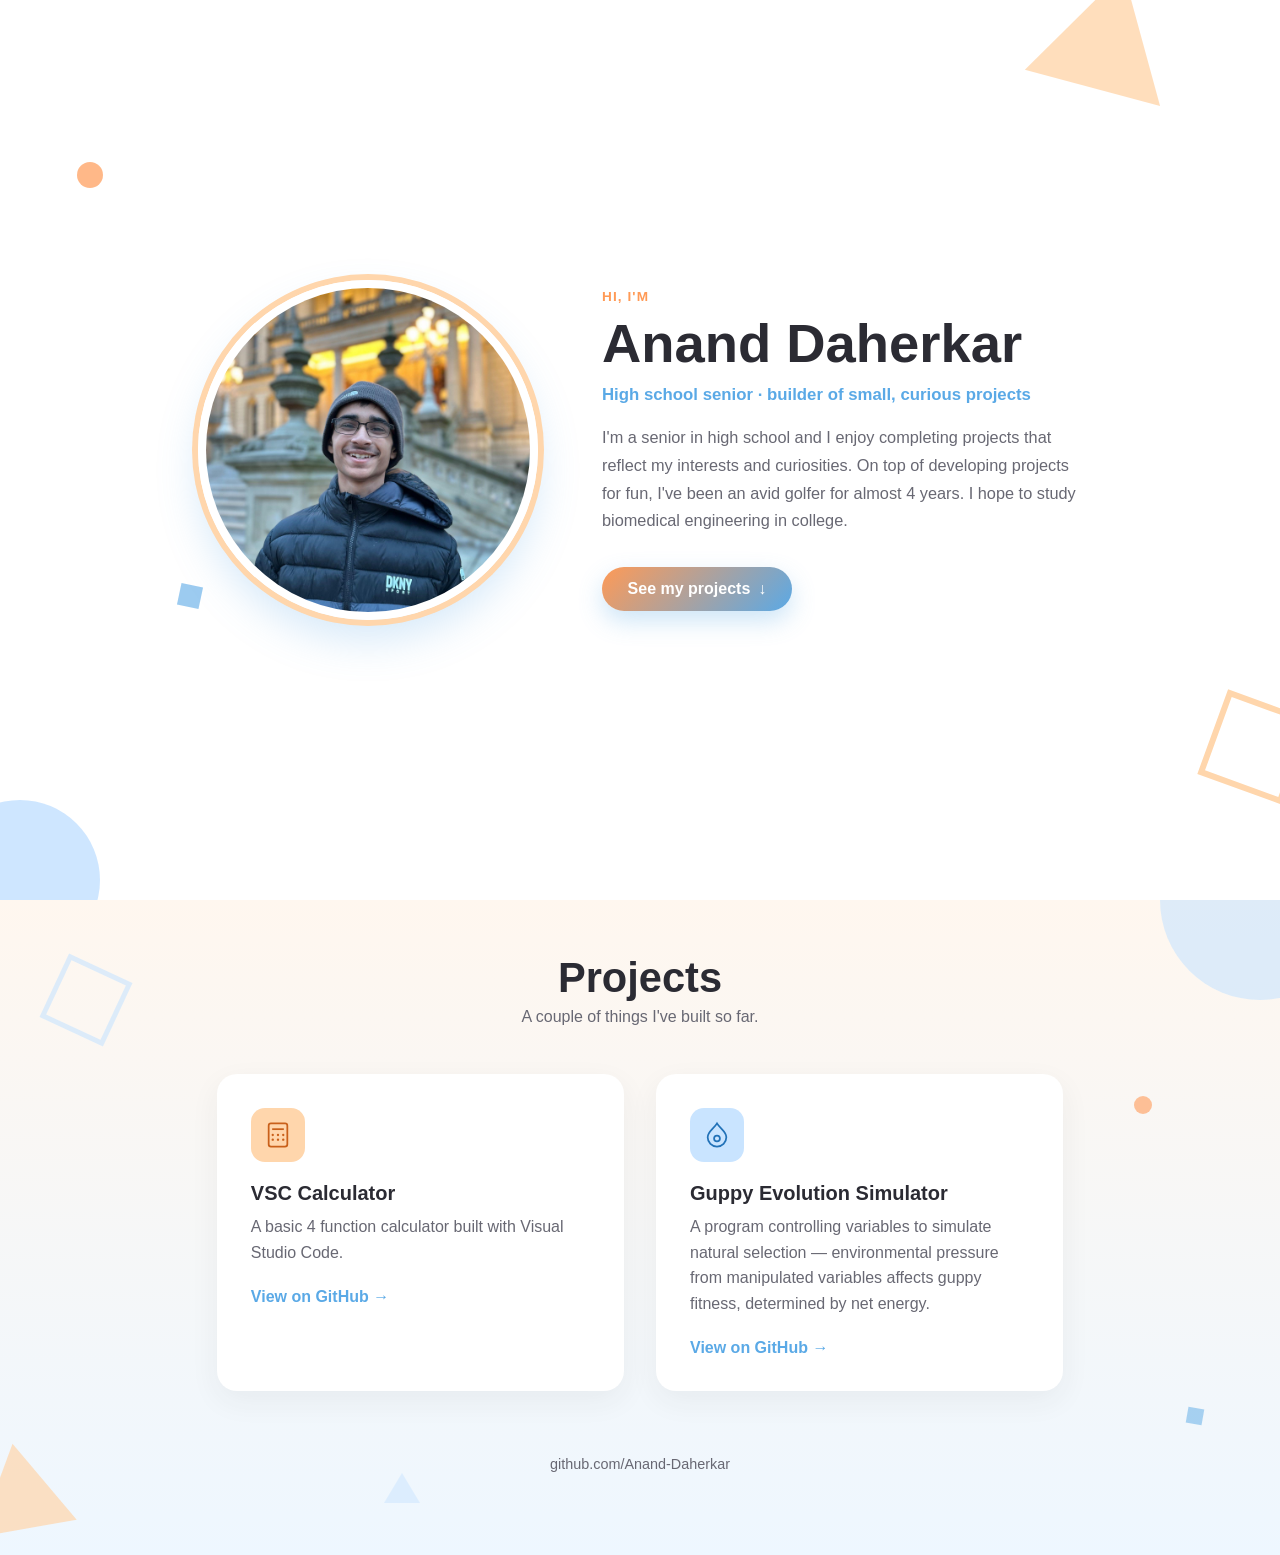
==== index.html @ 46f93913 "Add files via upload" ====
<!DOCTYPE html>
<html lang="en">
<head>
<meta charset="UTF-8">
<meta name="viewport" content="width=device-width, initial-scale=1.0">
<title>Anand Daherkar — Portfolio</title>
<link rel="stylesheet" href="style.css">
</head>
<body>

<section class="hero">
  <div class="shape s1"></div>
  <div class="shape s2"></div>
  <div class="shape s3"></div>
  <div class="shape s4"></div>
  <div class="shape s5"></div>

  <div class="hero-inner">
    <div class="hero-photo">
      <div class="photo-frame">
        <img src="assets/headshot.jpg" alt="Anand Daherkar">
      </div>
    </div>
    <div class="hero-text">
      <p class="eyebrow">Hi, I'm</p>
      <h1>Anand Daherkar</h1>
      <p class="tagline">High school senior &middot; builder of small, curious projects</p>
      <p class="bio">
        I'm a senior in high school and I enjoy completing projects that reflect my interests
        and curiosities. On top of developing projects for fun, I've been an avid golfer for
        almost 4 years. I hope to study biomedical engineering in college.
      </p>
      <a href="#projects" class="scroll-cta">
        See my projects
        <span class="arrow">&darr;</span>
      </a>
    </div>
  </div>
</section>

<section id="projects" class="projects">
  <div class="shape p1"></div>
  <div class="shape p2"></div>
  <div class="shape p3"></div>
  <div class="shape p4"></div>
  <div class="shape p5"></div>
  <div class="shape p6"></div>

  <div class="projects-inner">
    <h2>Projects</h2>
    <p class="section-sub">A couple of things I've built so far.</p>

    <div class="project-grid">
      <a class="project-card" href="https://github.com/Anand-Daherkar/VSC-Calculator" target="_blank" rel="noopener">
        <div class="card-icon icon-orange">
          <svg viewBox="0 0 24 24" fill="none"><rect x="4" y="2" width="16" height="20" rx="2" stroke="currentColor" stroke-width="1.5"/><line x1="7" y1="7" x2="17" y2="7" stroke="currentColor" stroke-width="1.5"/><circle cx="7.5" cy="12" r="1" fill="currentColor"/><circle cx="12" cy="12" r="1" fill="currentColor"/><circle cx="16.5" cy="12" r="1" fill="currentColor"/><circle cx="7.5" cy="16" r="1" fill="currentColor"/><circle cx="12" cy="16" r="1" fill="currentColor"/><circle cx="16.5" cy="16" r="1" fill="currentColor"/></svg>
        </div>
        <h3>VSC Calculator</h3>
        <p>A basic 4 function calculator built with Visual Studio Code.</p>
        <span class="card-link">View on GitHub &rarr;</span>
      </a>

      <a class="project-card" href="https://github.com/Anand-Daherkar/evolution-simulation" target="_blank" rel="noopener">
        <div class="card-icon icon-blue">
          <svg viewBox="0 0 24 24" fill="none"><path d="M12 2C9 7 4 9 4 14a8 8 0 0016 0c0-5-5-7-8-12z" stroke="currentColor" stroke-width="1.5"/><circle cx="12" cy="15" r="2.5" stroke="currentColor" stroke-width="1.5"/></svg>
        </div>
        <h3>Guppy Evolution Simulator</h3>
        <p>A program controlling variables to simulate natural selection &mdash; environmental
        pressure from manipulated variables affects guppy fitness, determined by net energy.</p>
        <span class="card-link">View on GitHub &rarr;</span>
      </a>
    </div>

    <footer class="site-footer">
      <a href="https://github.com/Anand-Daherkar" target="_blank" rel="noopener">github.com/Anand-Daherkar</a>
    </footer>
  </div>
</section>

</body>
</html>
---- style.css ----
:root {
  --orange: #ff9a56;
  --orange-soft: #ffd6ac;
  --blue: #5aa9e6;
  --blue-soft: #c9e4ff;
  --ink: #2b2b33;
  --muted: #686873;
  --white: #ffffff;
}

* { box-sizing: border-box; }

html, body {
  margin: 0;
  padding: 0;
  font-family: "Helvetica Neue", Arial, sans-serif;
  color: var(--ink);
  background: var(--white);
  scroll-behavior: smooth;
}

/* ---------- HERO ---------- */

.hero {
  position: relative;
  min-height: 100vh;
  display: flex;
  align-items: center;
  overflow: hidden;
  background: var(--white);
}

.hero-inner {
  position: relative;
  z-index: 2;
  display: flex;
  align-items: center;
  justify-content: center;
  gap: 5vw;
  width: 100%;
  max-width: 1200px;
  margin: 0 auto;
  padding: 6vh 6vw;
  flex-wrap: wrap;
}

.hero-photo {
  flex: 0 0 auto;
}

.photo-frame {
  width: min(340px, 70vw);
  height: min(340px, 70vw);
  border-radius: 50%;
  overflow: hidden;
  border: 8px solid var(--white);
  box-shadow: 0 0 0 6px var(--orange-soft), 0 20px 40px rgba(90, 169, 230, 0.25);
  position: relative;
}

.photo-frame img {
  width: 100%;
  height: 100%;
  object-fit: cover;
  display: block;
}

.hero-text {
  flex: 1 1 380px;
  max-width: 480px;
}

.eyebrow {
  color: var(--orange);
  font-weight: 700;
  letter-spacing: 0.08em;
  text-transform: uppercase;
  font-size: 0.85rem;
  margin: 0 0 0.5rem;
}

.hero-text h1 {
  font-size: clamp(2.2rem, 5vw, 3.4rem);
  margin: 0 0 0.6rem;
  color: var(--ink);
}

.tagline {
  color: var(--blue);
  font-weight: 600;
  margin: 0 0 1.2rem;
  font-size: 1.05rem;
}

.bio {
  color: var(--muted);
  line-height: 1.7;
  font-size: 1.02rem;
  margin: 0 0 2rem;
}

.scroll-cta {
  display: inline-flex;
  align-items: center;
  gap: 0.5rem;
  text-decoration: none;
  color: var(--white);
  background: linear-gradient(135deg, var(--orange), var(--blue));
  padding: 0.8rem 1.6rem;
  border-radius: 999px;
  font-weight: 600;
  box-shadow: 0 10px 25px rgba(90, 169, 230, 0.3);
  transition: transform 0.2s ease, box-shadow 0.2s ease;
}

.scroll-cta:hover {
  transform: translateY(3px);
  box-shadow: 0 6px 16px rgba(90, 169, 230, 0.35);
}

.arrow {
  display: inline-block;
  animation: bob 1.6s ease-in-out infinite;
}

@keyframes bob {
  0%, 100% { transform: translateY(0); }
  50% { transform: translateY(4px); }
}

/* hero background shapes */
.hero .shape {
  position: absolute;
  z-index: 1;
}

.s1 { /* triangle, orange */
  width: 0; height: 0;
  border-left: 70px solid transparent;
  border-right: 70px solid transparent;
  border-bottom: 120px solid var(--orange-soft);
  top: -30px;
  right: 8%;
  opacity: 0.8;
  transform: rotate(15deg);
}

.s2 { /* circle, blue */
  width: 160px; height: 160px;
  border-radius: 50%;
  background: var(--blue-soft);
  bottom: -60px;
  left: -60px;
  opacity: 0.9;
}

.s3 { /* square outline, orange */
  width: 90px; height: 90px;
  border: 6px solid var(--orange-soft);
  bottom: 12%;
  right: -20px;
  transform: rotate(20deg);
}

.s4 { /* small circle, orange */
  width: 26px; height: 26px;
  border-radius: 50%;
  background: var(--orange);
  top: 18%;
  left: 6%;
  opacity: 0.7;
}

.s5 { /* small square, blue */
  width: 22px; height: 22px;
  background: var(--blue);
  top: 65%;
  left: 14%;
  opacity: 0.6;
  transform: rotate(12deg);
}

/* ---------- PROJECTS ---------- */

.projects {
  position: relative;
  background: linear-gradient(180deg, #fff7ef 0%, #eef7ff 100%);
  overflow: hidden;
  padding-bottom: 4rem;
}

.projects-inner {
  position: relative;
  z-index: 2;
  max-width: 1000px;
  margin: 0 auto;
  padding: 6vh 6vw 2vh;
  text-align: center;
}

.projects h2 {
  font-size: clamp(1.8rem, 4vw, 2.6rem);
  margin: 0 0 0.4rem;
  color: var(--ink);
}

.section-sub {
  color: var(--muted);
  margin: 0 0 3rem;
}

.project-grid {
  display: grid;
  grid-template-columns: repeat(2, 1fr);
  gap: 2rem;
  text-align: left;
}

@media (max-width: 720px) {
  .project-grid { grid-template-columns: 1fr; }
}

.project-card {
  display: block;
  background: var(--white);
  border-radius: 20px;
  padding: 2rem;
  text-decoration: none;
  color: var(--ink);
  border: 2px solid transparent;
  box-shadow: 0 10px 30px rgba(43, 43, 51, 0.06);
  transition: transform 0.25s ease, box-shadow 0.25s ease, border-color 0.25s ease;
}

.project-card:hover {
  transform: translateY(-6px);
  box-shadow: 0 18px 40px rgba(90, 169, 230, 0.2);
  border-color: var(--orange-soft);
}

.card-icon {
  width: 54px;
  height: 54px;
  border-radius: 14px;
  display: flex;
  align-items: center;
  justify-content: center;
  margin-bottom: 1.2rem;
}

.card-icon svg {
  width: 28px;
  height: 28px;
}

.icon-orange {
  background: var(--orange-soft);
  color: #c9601a;
}

.icon-blue {
  background: var(--blue-soft);
  color: #2272b8;
}

.project-card h3 {
  margin: 0 0 0.6rem;
  font-size: 1.25rem;
}

.project-card p {
  color: var(--muted);
  line-height: 1.6;
  margin: 0 0 1.4rem;
}

.card-link {
  font-weight: 700;
  color: var(--blue);
}

.site-footer {
  margin-top: 4rem;
  text-align: center;
}

.site-footer a {
  color: var(--muted);
  text-decoration: none;
  font-size: 0.9rem;
  border-bottom: 1px solid transparent;
}

.site-footer a:hover {
  color: var(--orange);
  border-bottom-color: var(--orange);
}

/* projects background shapes */
.projects .shape {
  position: absolute;
  z-index: 1;
}

.p1 { /* circle blue */
  width: 200px; height: 200px;
  border-radius: 50%;
  background: var(--blue-soft);
  top: -100px;
  right: -80px;
  opacity: 0.6;
}

.p2 { /* triangle orange */
  width: 0; height: 0;
  border-left: 50px solid transparent;
  border-right: 50px solid transparent;
  border-bottom: 86px solid var(--orange-soft);
  bottom: 4%;
  left: -30px;
  opacity: 0.7;
  transform: rotate(-10deg);
}

.p3 { /* square */
  width: 70px; height: 70px;
  border: 5px solid var(--blue-soft);
  top: 10%;
  left: 4%;
  transform: rotate(25deg);
  opacity: 0.6;
}

.p4 { /* small circle orange */
  width: 18px; height: 18px;
  border-radius: 50%;
  background: var(--orange);
  top: 30%;
  right: 10%;
  opacity: 0.6;
}

.p5 { /* small square blue */
  width: 16px; height: 16px;
  background: var(--blue);
  bottom: 20%;
  right: 6%;
  opacity: 0.5;
  transform: rotate(10deg);
}

.p6 { /* tiny triangle */
  width: 0; height: 0;
  border-left: 18px solid transparent;
  border-right: 18px solid transparent;
  border-bottom: 30px solid var(--blue-soft);
  bottom: 8%;
  left: 30%;
  opacity: 0.5;
}
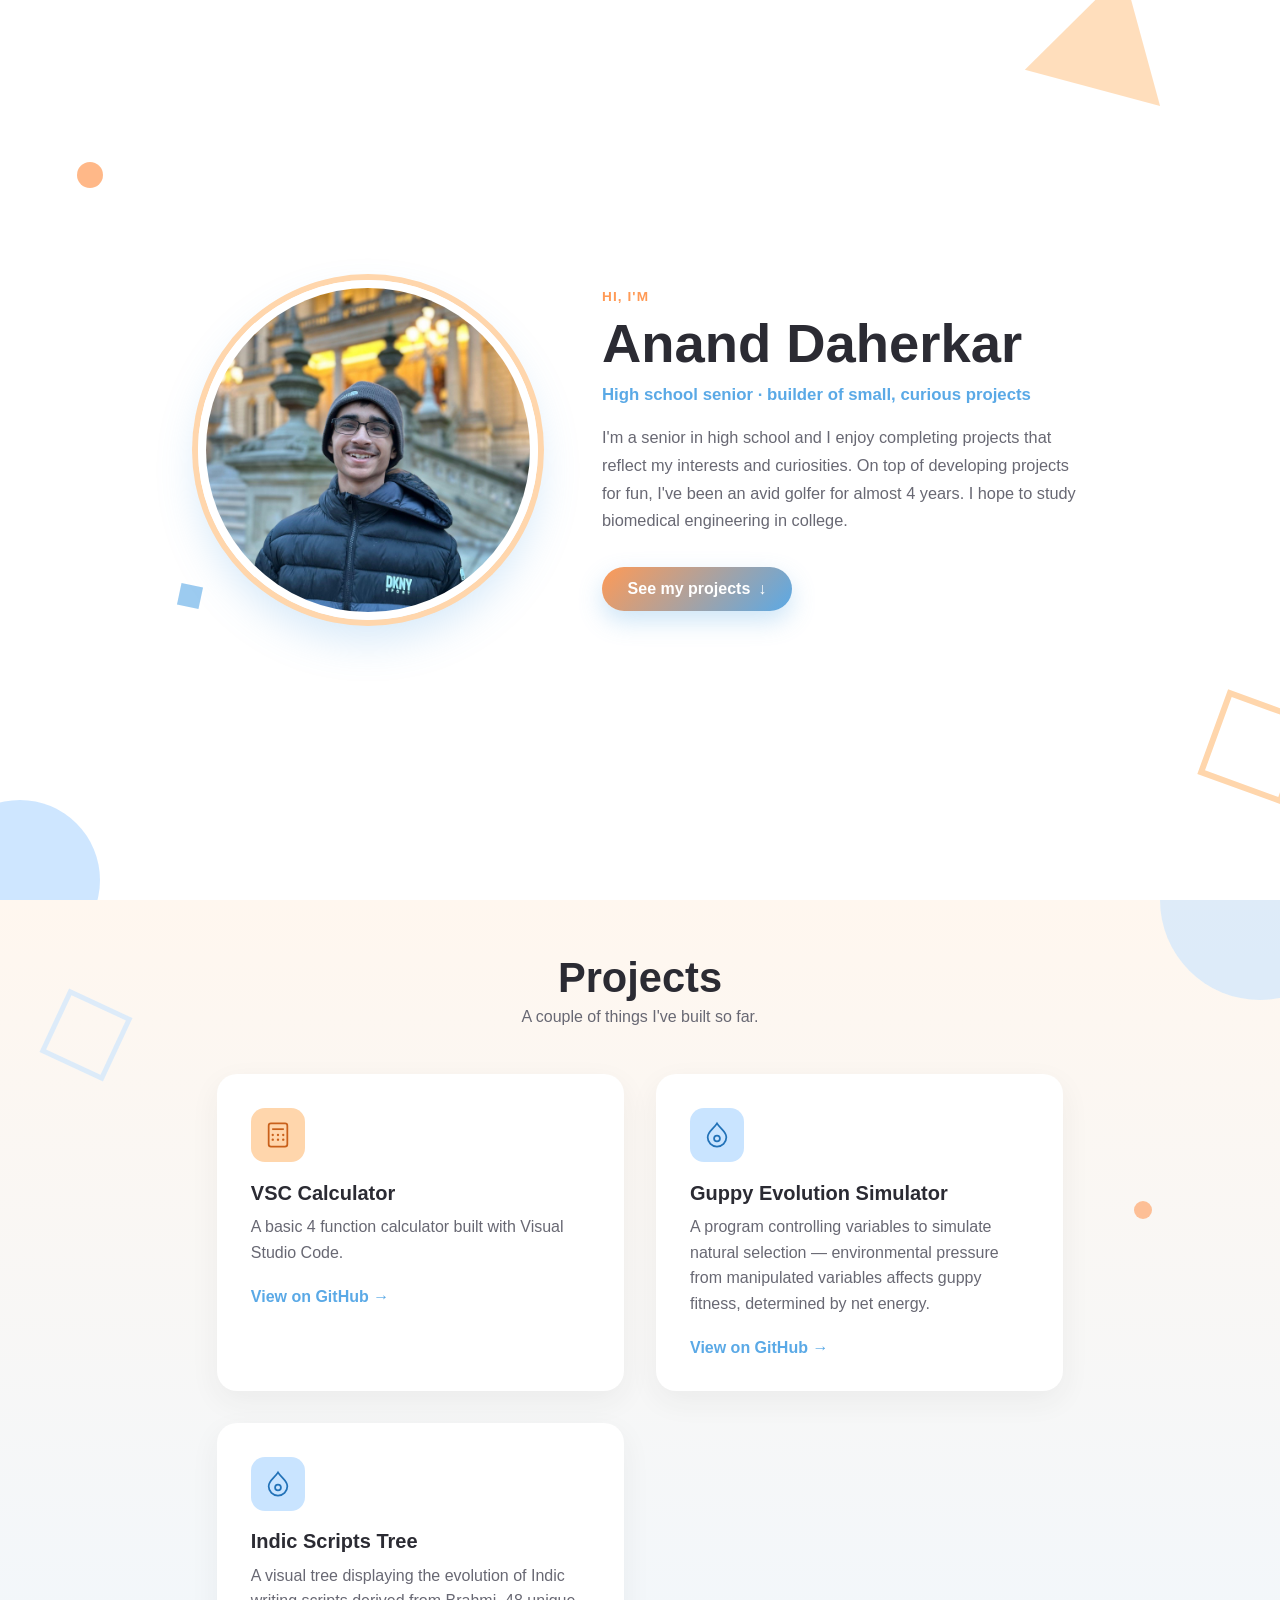
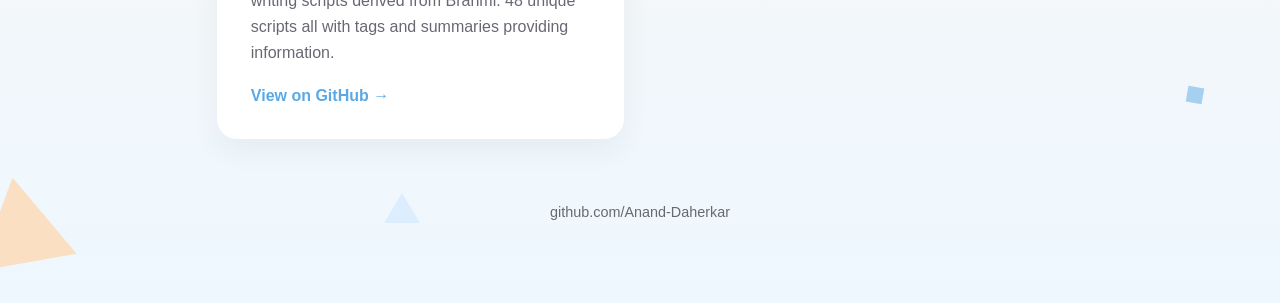
==== commit 449b5d11: "Add project card for Indic Scripts Tree Added a new project card for 'Indic Scripts Tree' with detai" ====
--- a/index.html
+++ b/index.html
@@ -69,6 +69,17 @@
         pressure from manipulated variables affects guppy fitness, determined by net energy.</p>
         <span class="card-link">View on GitHub &rarr;</span>
       </a>
+
+      <a class="project-card" href="https://github.com/Anand-Daherkar/indic-scripts-tree" target="_blank" rel="noopener">
+        <div class="card-icon icon-blue">
+          <svg viewBox="0 0 24 24" fill="none"><path d="M12 2C9 7 4 9 4 14a8 8 0 0016 0c0-5-5-7-8-12z" stroke="currentColor" stroke-width="1.5"/><circle cx="12" cy="15" r="2.5" stroke="currentColor" stroke-width="1.5"/></svg>
+        </div>
+        <h3>Indic Scripts Tree</h3>
+        <p>A visual tree displaying the evolution of Indic writing scripts derived from Brahmi. 48
+        unique scripts all with tags and summaries providing information.</p>
+        <span class="card-link">View on GitHub &rarr;</span>
+      </a>
+      
     </div>
 
     <footer class="site-footer">
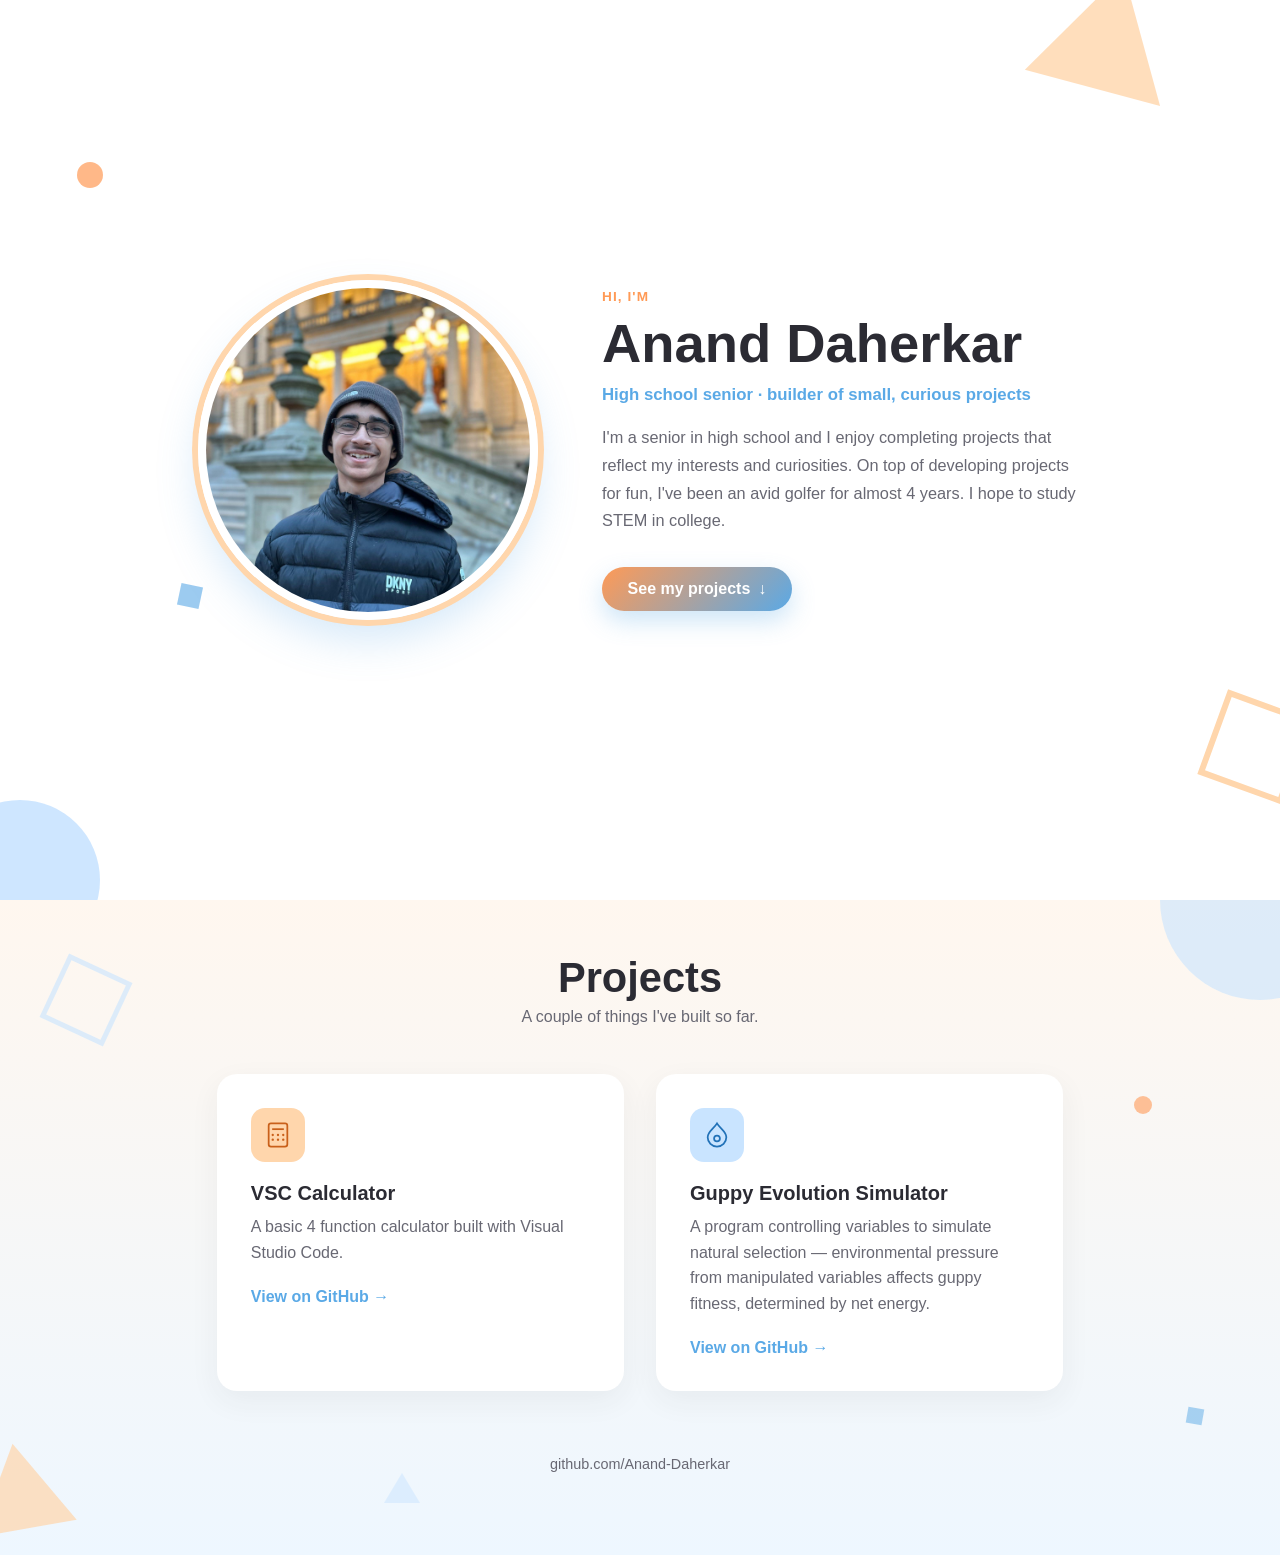
==== commit 6829aca1: "Modify bio and remove project card Updated bio to reflect a change in college study interest and rem" ====
--- a/index.html
+++ b/index.html
@@ -28,7 +28,7 @@
       <p class="bio">
         I'm a senior in high school and I enjoy completing projects that reflect my interests
         and curiosities. On top of developing projects for fun, I've been an avid golfer for
-        almost 4 years. I hope to study biomedical engineering in college.
+        almost 4 years. I hope to study STEM in college.
       </p>
       <a href="#projects" class="scroll-cta">
         See my projects
@@ -68,18 +68,7 @@
         <p>A program controlling variables to simulate natural selection &mdash; environmental
         pressure from manipulated variables affects guppy fitness, determined by net energy.</p>
         <span class="card-link">View on GitHub &rarr;</span>
-      </a>
-
-      <a class="project-card" href="https://github.com/Anand-Daherkar/indic-scripts-tree" target="_blank" rel="noopener">
-        <div class="card-icon icon-blue">
-          <svg viewBox="0 0 24 24" fill="none"><path d="M12 2C9 7 4 9 4 14a8 8 0 0016 0c0-5-5-7-8-12z" stroke="currentColor" stroke-width="1.5"/><circle cx="12" cy="15" r="2.5" stroke="currentColor" stroke-width="1.5"/></svg>
-        </div>
-        <h3>Indic Scripts Tree</h3>
-        <p>A visual tree displaying the evolution of Indic writing scripts derived from Brahmi. 48
-        unique scripts all with tags and summaries providing information.</p>
-        <span class="card-link">View on GitHub &rarr;</span>
-      </a>
-      
+      </a>  
     </div>
 
     <footer class="site-footer">
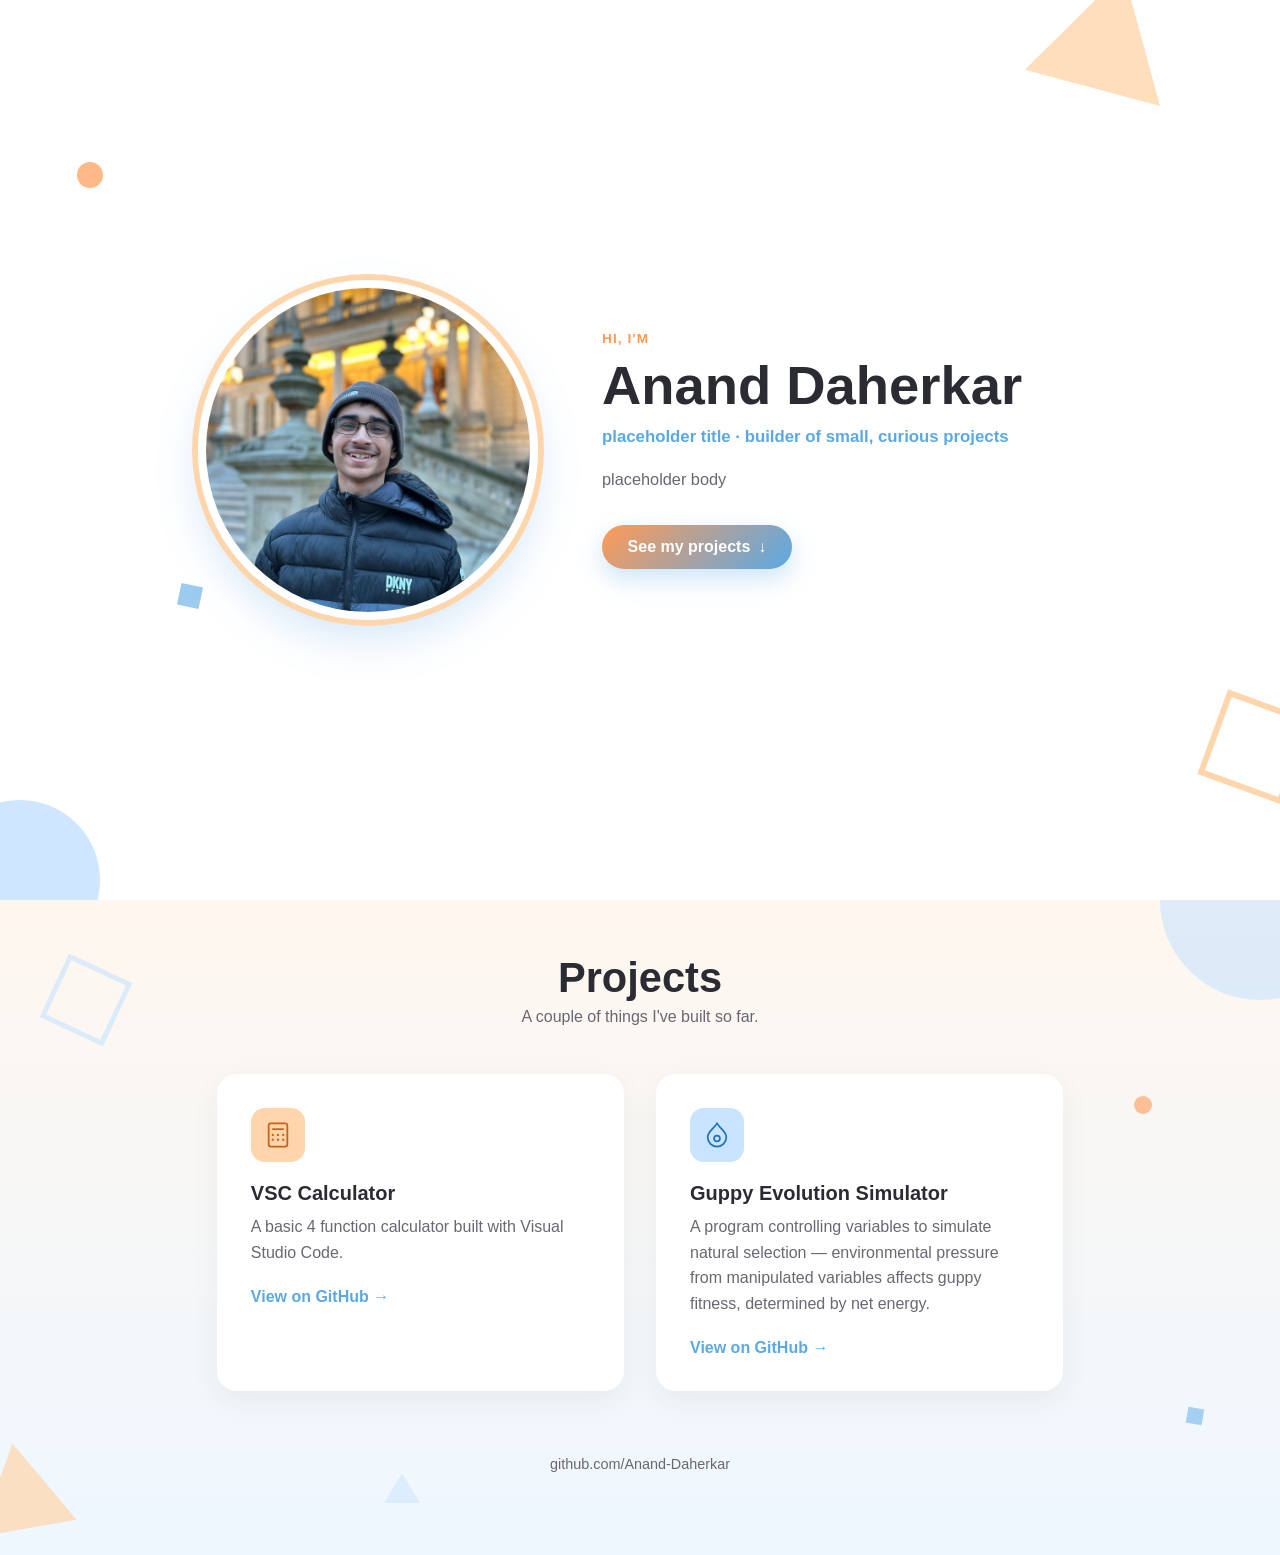
==== commit f41fd099: "Replace tagline and bio with placeholder content Updated the tagline and bio sections with placehold" ====
--- a/index.html
+++ b/index.html
@@ -24,11 +24,9 @@
     <div class="hero-text">
       <p class="eyebrow">Hi, I'm</p>
       <h1>Anand Daherkar</h1>
-      <p class="tagline">High school senior &middot; builder of small, curious projects</p>
+      <p class="tagline">placeholder title &middot; builder of small, curious projects</p>
       <p class="bio">
-        I'm a senior in high school and I enjoy completing projects that reflect my interests
-        and curiosities. On top of developing projects for fun, I've been an avid golfer for
-        almost 4 years. I hope to study STEM in college.
+        placeholder body
       </p>
       <a href="#projects" class="scroll-cta">
         See my projects
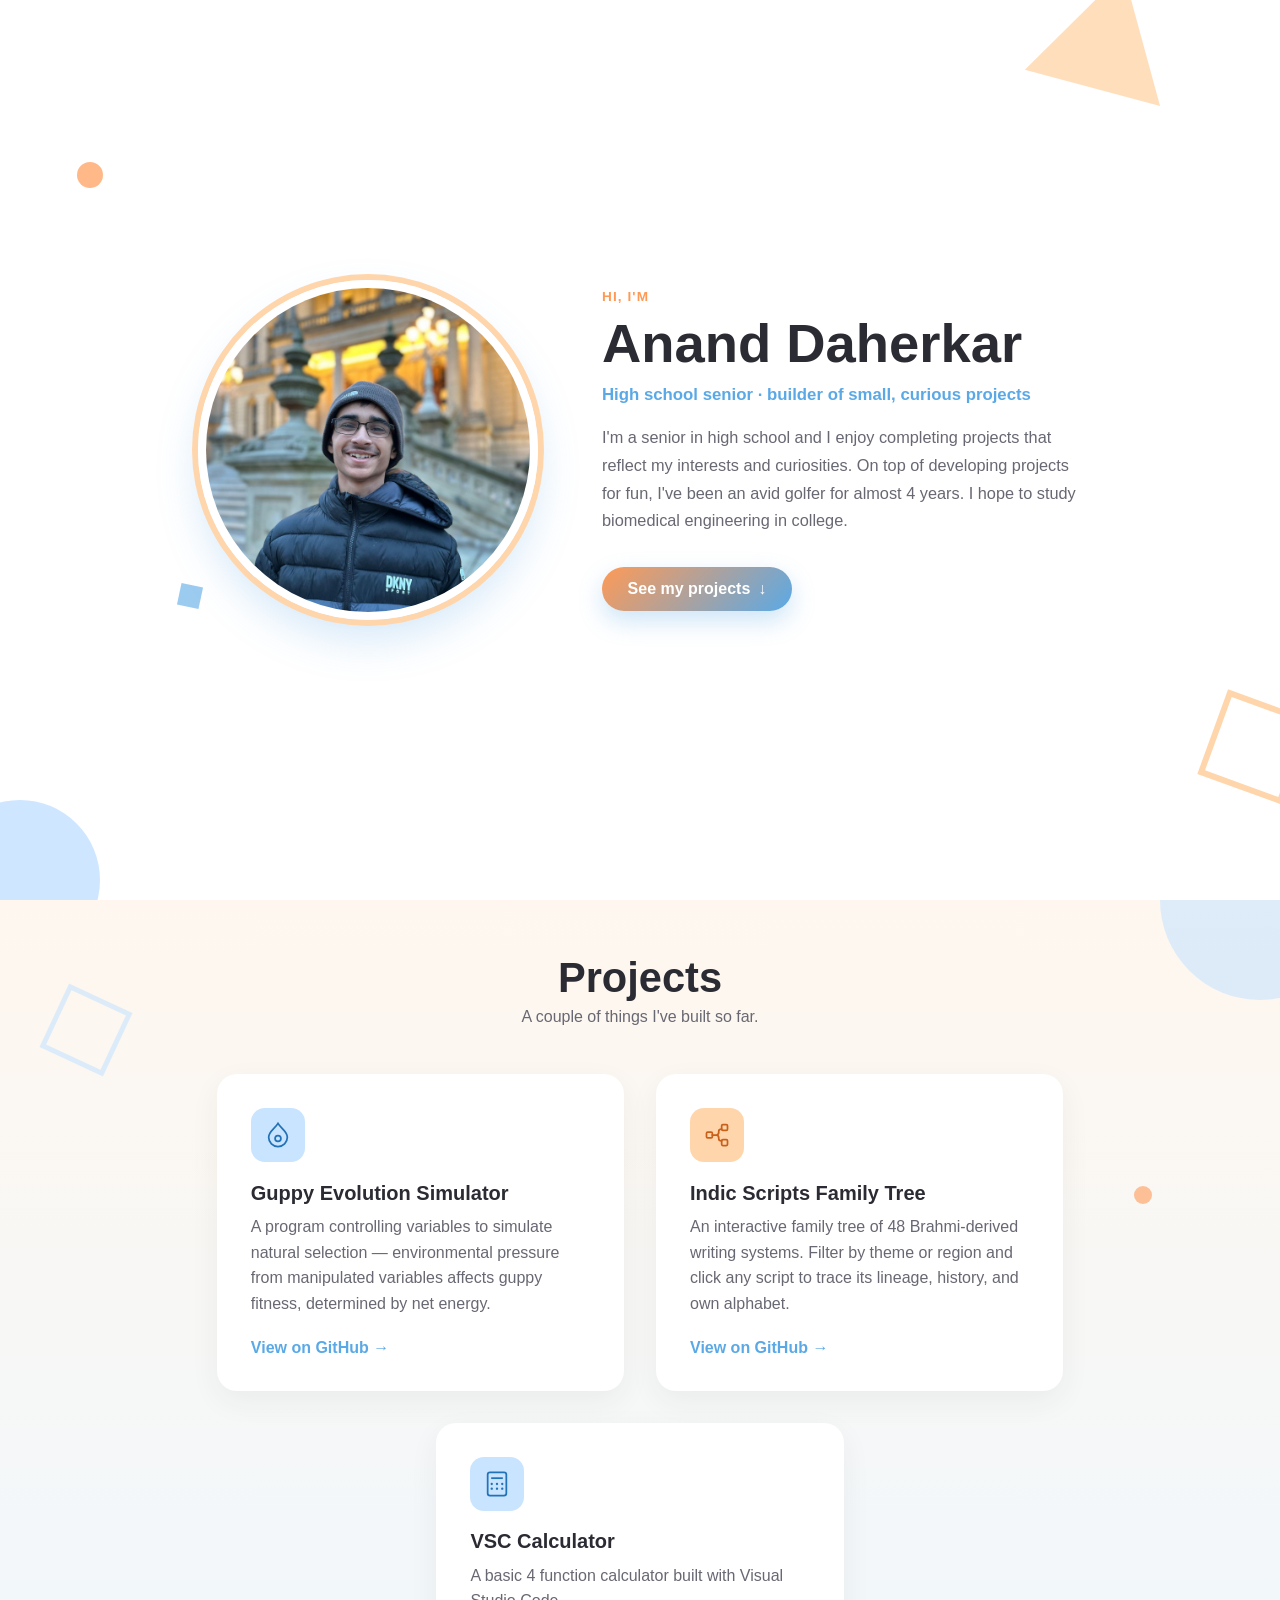
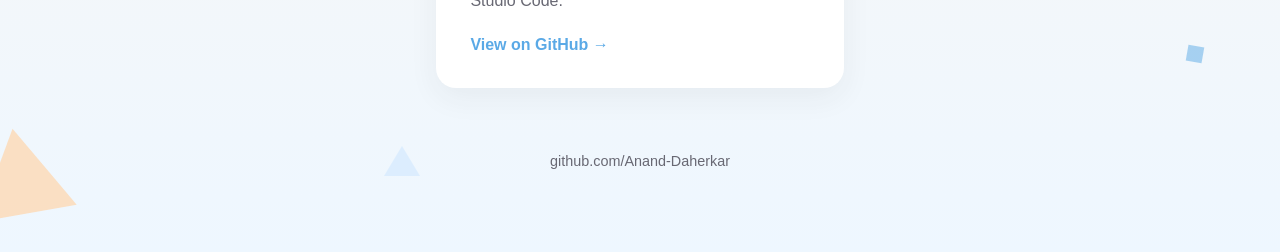
==== commit 3309818c: "Add files via upload" ====
--- a/index.html
+++ b/index.html
@@ -24,9 +24,11 @@
     <div class="hero-text">
       <p class="eyebrow">Hi, I'm</p>
       <h1>Anand Daherkar</h1>
-      <p class="tagline">placeholder title &middot; builder of small, curious projects</p>
+      <p class="tagline">High school senior &middot; builder of small, curious projects</p>
       <p class="bio">
-        placeholder body
+        I'm a senior in high school and I enjoy completing projects that reflect my interests
+        and curiosities. On top of developing projects for fun, I've been an avid golfer for
+        almost 4 years. I hope to study biomedical engineering in college.
       </p>
       <a href="#projects" class="scroll-cta">
         See my projects
@@ -49,15 +51,6 @@
     <p class="section-sub">A couple of things I've built so far.</p>
 
     <div class="project-grid">
-      <a class="project-card" href="https://github.com/Anand-Daherkar/VSC-Calculator" target="_blank" rel="noopener">
-        <div class="card-icon icon-orange">
-          <svg viewBox="0 0 24 24" fill="none"><rect x="4" y="2" width="16" height="20" rx="2" stroke="currentColor" stroke-width="1.5"/><line x1="7" y1="7" x2="17" y2="7" stroke="currentColor" stroke-width="1.5"/><circle cx="7.5" cy="12" r="1" fill="currentColor"/><circle cx="12" cy="12" r="1" fill="currentColor"/><circle cx="16.5" cy="12" r="1" fill="currentColor"/><circle cx="7.5" cy="16" r="1" fill="currentColor"/><circle cx="12" cy="16" r="1" fill="currentColor"/><circle cx="16.5" cy="16" r="1" fill="currentColor"/></svg>
-        </div>
-        <h3>VSC Calculator</h3>
-        <p>A basic 4 function calculator built with Visual Studio Code.</p>
-        <span class="card-link">View on GitHub &rarr;</span>
-      </a>
-
       <a class="project-card" href="https://github.com/Anand-Daherkar/evolution-simulation" target="_blank" rel="noopener">
         <div class="card-icon icon-blue">
           <svg viewBox="0 0 24 24" fill="none"><path d="M12 2C9 7 4 9 4 14a8 8 0 0016 0c0-5-5-7-8-12z" stroke="currentColor" stroke-width="1.5"/><circle cx="12" cy="15" r="2.5" stroke="currentColor" stroke-width="1.5"/></svg>
@@ -66,7 +59,26 @@
         <p>A program controlling variables to simulate natural selection &mdash; environmental
         pressure from manipulated variables affects guppy fitness, determined by net energy.</p>
         <span class="card-link">View on GitHub &rarr;</span>
-      </a>  
+      </a>
+
+      <a class="project-card" href="https://github.com/Anand-Daherkar/indic-scripts-tree" target="_blank" rel="noopener">
+        <div class="card-icon icon-orange">
+          <svg viewBox="0 0 24 24" fill="none"><rect x="3" y="9.5" width="5" height="5" rx="1" stroke="currentColor" stroke-width="1.5"/><rect x="16" y="3" width="5" height="5" rx="1" stroke="currentColor" stroke-width="1.5"/><rect x="16" y="16" width="5" height="5" rx="1" stroke="currentColor" stroke-width="1.5"/><path d="M8 12h3.5c1.5 0 2-1 2-2.5v-1c0-1 .8-1.5 2.5-1.5M11.5 12c1.5 0 2 1 2 2.5v1c0 1 .8 1.5 2.5 1.5" stroke="currentColor" stroke-width="1.5" stroke-linecap="round"/></svg>
+        </div>
+        <h3>Indic Scripts Family Tree</h3>
+        <p>An interactive family tree of 48 Brahmi-derived writing systems. Filter by theme or
+        region and click any script to trace its lineage, history, and own alphabet.</p>
+        <span class="card-link">View on GitHub &rarr;</span>
+      </a>
+
+      <a class="project-card" href="https://github.com/Anand-Daherkar/VSC-Calculator" target="_blank" rel="noopener">
+        <div class="card-icon icon-blue">
+          <svg viewBox="0 0 24 24" fill="none"><rect x="4" y="2" width="16" height="20" rx="2" stroke="currentColor" stroke-width="1.5"/><line x1="7" y1="7" x2="17" y2="7" stroke="currentColor" stroke-width="1.5"/><circle cx="7.5" cy="12" r="1" fill="currentColor"/><circle cx="12" cy="12" r="1" fill="currentColor"/><circle cx="16.5" cy="12" r="1" fill="currentColor"/><circle cx="7.5" cy="16" r="1" fill="currentColor"/><circle cx="12" cy="16" r="1" fill="currentColor"/><circle cx="16.5" cy="16" r="1" fill="currentColor"/></svg>
+        </div>
+        <h3>VSC Calculator</h3>
+        <p>A basic 4 function calculator built with Visual Studio Code.</p>
+        <span class="card-link">View on GitHub &rarr;</span>
+      </a>
     </div>
 
     <footer class="site-footer">
--- a/style.css
+++ b/style.css
@@ -216,8 +216,16 @@
   text-align: left;
 }
 
+/* center a lone last card (odd project count) on the two-column layout */
+.project-card:last-child:nth-child(odd) {
+  grid-column: 1 / -1;
+  justify-self: center;
+  width: calc(50% - 1rem);
+}
+
 @media (max-width: 720px) {
   .project-grid { grid-template-columns: 1fr; }
+  .project-card:last-child:nth-child(odd) { width: 100%; }
 }
 
 .project-card {
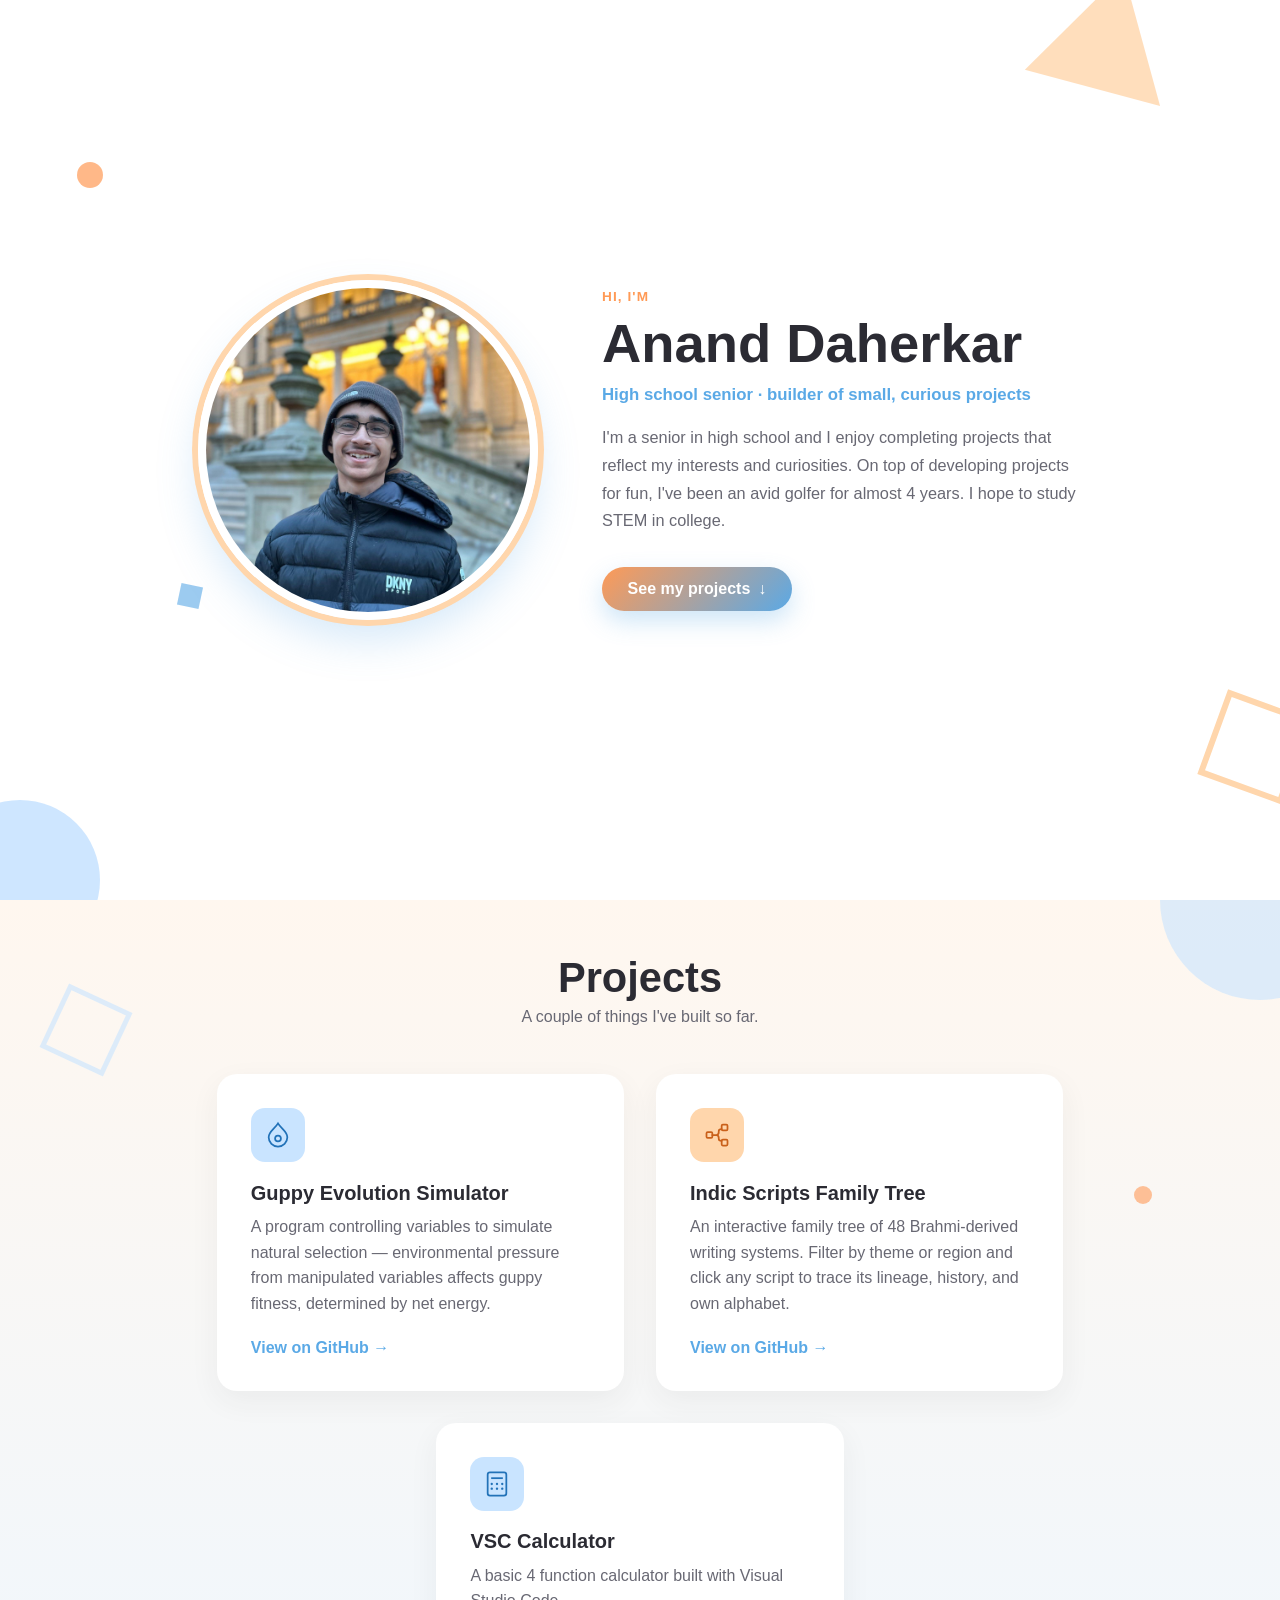
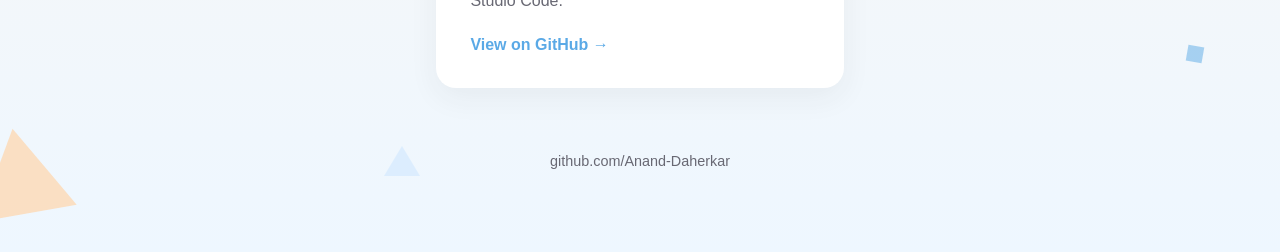
==== commit d33de731: "Update college study focus in bio paragraph" ====
--- a/index.html
+++ b/index.html
@@ -28,7 +28,7 @@
       <p class="bio">
         I'm a senior in high school and I enjoy completing projects that reflect my interests
         and curiosities. On top of developing projects for fun, I've been an avid golfer for
-        almost 4 years. I hope to study biomedical engineering in college.
+        almost 4 years. I hope to study STEM in college.
       </p>
       <a href="#projects" class="scroll-cta">
         See my projects
